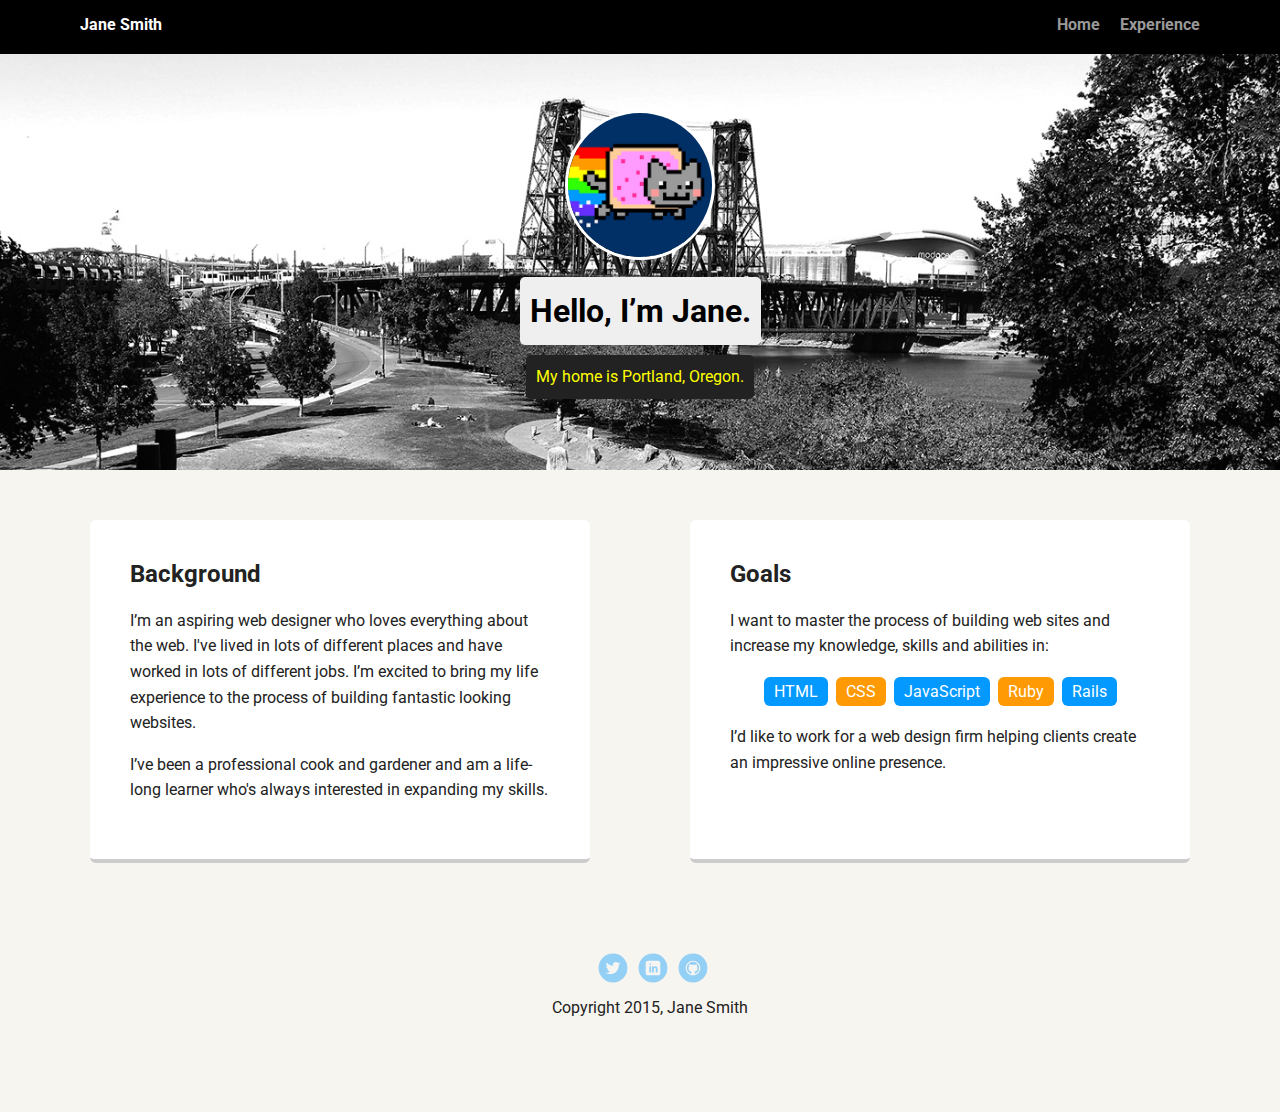
==== index.html @ 6773b650 "Added project starter files" ====
<!doctype html>
<html lang="en">
<head>
  <meta charset="utf-8">
  <title>Jane Smith's Profile</title>
  <meta name="viewport" content="width=device-width, initial-scale=1.0">
  <link rel="stylesheet" href="styles.css">
  <link href="https://fonts.googleapis.com/css?family=Muli%7CRoboto:400,300,500,700,900" rel="stylesheet"></head>
  <body>

    <div class="main-nav">
        <ul class="nav">
          <li class="name">Jane Smith</li>
          <li><a href="#">Home</a></li>
          <li><a href="#">Experience</a></li>
        </ul>
    </div>

    <header>
      <img src="images/me.png" alt="Drawing of Jane Smith" class="profile-image">
      <h1 class="tag name">Hello, I’m Jane.</h1>
      <p class="tag location">My home is Portland, Oregon.</p>
    </header>

    <main class="flex">
      <div class="card">
        <h2>Background</h2>
        <p>I’m an aspiring web designer who loves everything about the web. I've lived in lots of different places and have worked in lots of different jobs. I’m excited to bring my life experience to the process of building fantastic looking websites.</p>
        <p>I’ve been a professional cook and gardener and am a life-long learner who's always interested in expanding my skills.</p>
      </div> 

      <div class="card">
        <h2>Goals</h2>
        <p>I want to master the process of building web sites and increase my knowledge, skills and abilities in:</p>
        <ul class="skills">
          <li>HTML</li>
          <li>CSS</li>
          <li>JavaScript</li>
          <li>Ruby</li>
          <li>Rails</li>
        </ul>
        <p>I’d like to work for a web design firm helping clients create an impressive online presence.</p>
      </div> 

    </main>
    <footer>
      <ul>
        <li><a href="#" class="social twitter">Twitter</a></li>
        <li><a href="#" class="social linkedin">LinkedIn</a></li>
        <li><a href="#" class="social github">Github</a></li>
      </ul>
      <p class="copyright">Copyright 2015, Jane Smith</p>
    </footer>
  </body>
  </html>
---- styles.css ----
/* Global Layout Set-up */
* { 
  box-sizing: border-box;
}
  
body {
  margin: 0;
  padding: 0;
  text-align: center;
  font-family: 'Roboto', sans-serif;
  color: #222;
  background: #f7f5f0;
}
/* Link Styles */

a {
  text-decoration: none;
  color: #999;
}
a:hover {
  color: #6633ff;
}

/* Section Styles */

.main-nav {
  width: 100%;
  background: black;
  min-height: 30px;
  padding: 10px;
  position: fixed;
  text-align: center;
}
.nav {
  display: flex;
  justify-content: space-around;
  font-weight: 700;
  list-style-type: none;
  margin: 0 auto;
  padding: 0;
}

.nav .name {
    display: block;
    margin-right: auto;
    color: white;
}
.nav li {
  padding: 5px 10px 10px 10px;
}
.nav a {
  transition: all .5s;
}
.nav a:hover {
  color: white
}

header {
  text-align: center;
  background: url('images/portland.jpg') no-repeat top center ;
  background-size: cover;
  overflow: hidden;
  padding-top: 60px;
}
header {
  line-height: 1.5;
}
header .profile-image {
  margin-top: 50px;
  width: 150px;
  height: 150px;
  border-radius: 50%;
  border: 3px solid white;
  transition: all .5s;
}
header .profile-image:hover {
  transform: scale(1.2) rotate(5deg);
}
.tag {
  background-color: #efefef;
  color: black;
  padding: 10px;
  border-radius: 5px;
  display: table;
  margin: 10px auto;
} 
.location {
  background-color: #222;
  color: yellow;
}
.card {
  margin: 30px;
  padding: 20px 40px 40px;
  max-width: 500px;
  text-align: left;
  background: #fff;
  border-bottom: 4px solid #ccc;
  border-radius: 6px;
  transition: all .5s;
}
.card:hover {
  border-color: #ff99ff;
}

ul.skills {
  padding: 0;
  text-align: center;
}

.skills li {
  border-radius: 6px;
  display: inline-block;
  background: #ff9904;
  color: white;
  padding: 5px 10px;
  margin: 2px;
}

.skills li:nth-child(odd) {
  background: #0399ff;
}

footer {
  width: 100%;
  min-height: 30px;
  padding: 20px 0 40px 20px;
}

footer .copyright {
  top: -8px;
  font-size: .75em;
}

footer ul {
  list-style-type: none;
  margin: 0;
  padding: 0;
}

footer ul li {
  display: inline-block;
}

a.social {
  display: inline-block;
  text-indent: -9999px;
  margin-left: 5px;
  width: 30px;
  height: 30px;
  background-size: 30px 30px;
  opacity: .4;
  transition: all .5s;
}
a.twitter {
  background-image: url(images/twitter.svg);
}
a.linkedin {
  background-image: url(images/linkedin.svg);
}
a.github {
  background-image: url(images/github.svg);
}
a.social:hover {
  opacity: 1;
}
.clearfix {
  clear: both;
}

/* Styles for larger screens */
@media screen and (min-width: 720px) {
  
  .flex {
      display: -ms-flexbox;      /* TWEENER - IE 10 */
      display: flex; 
      max-width: 1200px;
      -ms-flex-pack: distribute;
      justify-content: space-around;
      margin: 0 auto;
  }

  header {
    min-height: 470px;
  }

  .nav {
    max-width: 1200px;
    padding: 0 30px;
  }


  main {
    padding-top: 20px;
  }

  main p {
    line-height: 1.6em;
  }

  footer {
    font-size: 1.3em;
    max-width: 1200px;
    margin: 40px auto;
  }

}
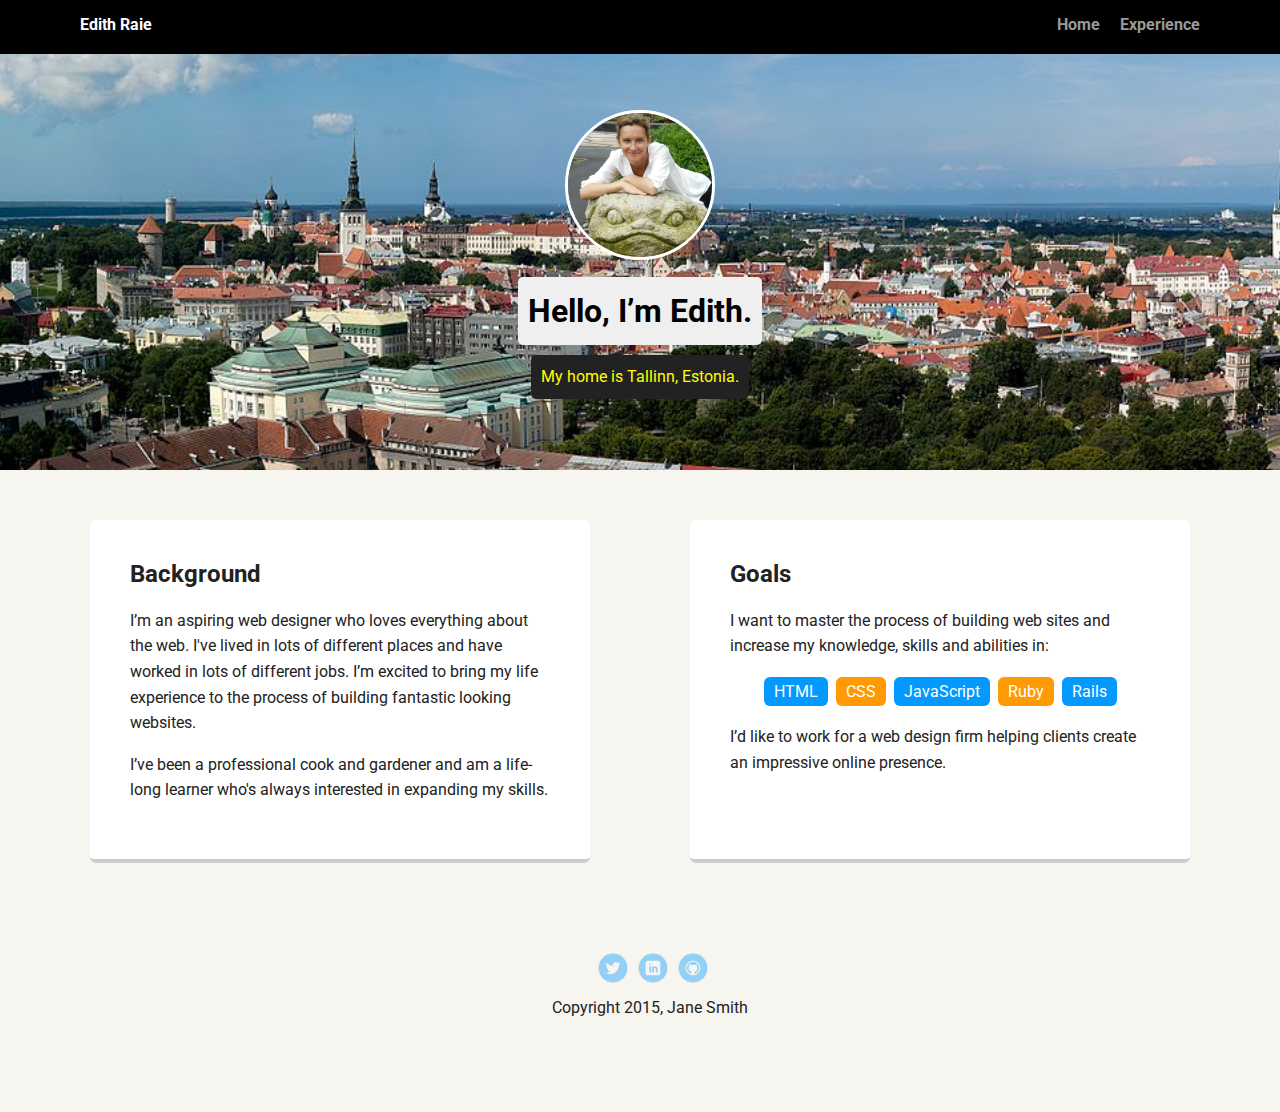
==== commit 16ff87a2: "Updated names and pictures" ====
--- a/index.html
+++ b/index.html
@@ -2,7 +2,7 @@
 <html lang="en">
 <head>
   <meta charset="utf-8">
-  <title>Jane Smith's Profile</title>
+  <title>Edith Raie's Profile</title>
   <meta name="viewport" content="width=device-width, initial-scale=1.0">
   <link rel="stylesheet" href="styles.css">
   <link href="https://fonts.googleapis.com/css?family=Muli%7CRoboto:400,300,500,700,900" rel="stylesheet"></head>
@@ -10,16 +10,16 @@
 
     <div class="main-nav">
         <ul class="nav">
-          <li class="name">Jane Smith</li>
+          <li class="name">Edith Raie</li>
           <li><a href="#">Home</a></li>
           <li><a href="#">Experience</a></li>
         </ul>
     </div>
 
     <header>
-      <img src="images/me.png" alt="Drawing of Jane Smith" class="profile-image">
-      <h1 class="tag name">Hello, I’m Jane.</h1>
-      <p class="tag location">My home is Portland, Oregon.</p>
+      <img src="images/me2.jpeg" alt="Drawing of Edith Raie" class="profile-image">
+      <h1 class="tag name">Hello, I’m Edith.</h1>
+      <p class="tag location">My home is Tallinn, Estonia.</p>
     </header>
 
     <main class="flex">
@@ -27,7 +27,7 @@
         <h2>Background</h2>
         <p>I’m an aspiring web designer who loves everything about the web. I've lived in lots of different places and have worked in lots of different jobs. I’m excited to bring my life experience to the process of building fantastic looking websites.</p>
         <p>I’ve been a professional cook and gardener and am a life-long learner who's always interested in expanding my skills.</p>
-      </div> 
+      </div>
 
       <div class="card">
         <h2>Goals</h2>
@@ -40,7 +40,7 @@
           <li>Rails</li>
         </ul>
         <p>I’d like to work for a web design firm helping clients create an impressive online presence.</p>
-      </div> 
+      </div>
 
     </main>
     <footer>
--- a/styles.css
+++ b/styles.css
@@ -1,8 +1,8 @@
 /* Global Layout Set-up */
-* { 
+* {
   box-sizing: border-box;
 }
-  
+
 body {
   margin: 0;
   padding: 0;
@@ -57,7 +57,7 @@
 
 header {
   text-align: center;
-  background: url('images/portland.jpg') no-repeat top center ;
+  background: url('images/tallinn2.jpg') no-repeat top center ;
   background-size: cover;
   overflow: hidden;
   padding-top: 60px;
@@ -83,7 +83,7 @@
   border-radius: 5px;
   display: table;
   margin: 10px auto;
-} 
+}
 .location {
   background-color: #222;
   color: yellow;
@@ -169,10 +169,10 @@
 
 /* Styles for larger screens */
 @media screen and (min-width: 720px) {
-  
+
   .flex {
       display: -ms-flexbox;      /* TWEENER - IE 10 */
-      display: flex; 
+      display: flex;
       max-width: 1200px;
       -ms-flex-pack: distribute;
       justify-content: space-around;
@@ -204,4 +204,3 @@
   }
 
 }
-
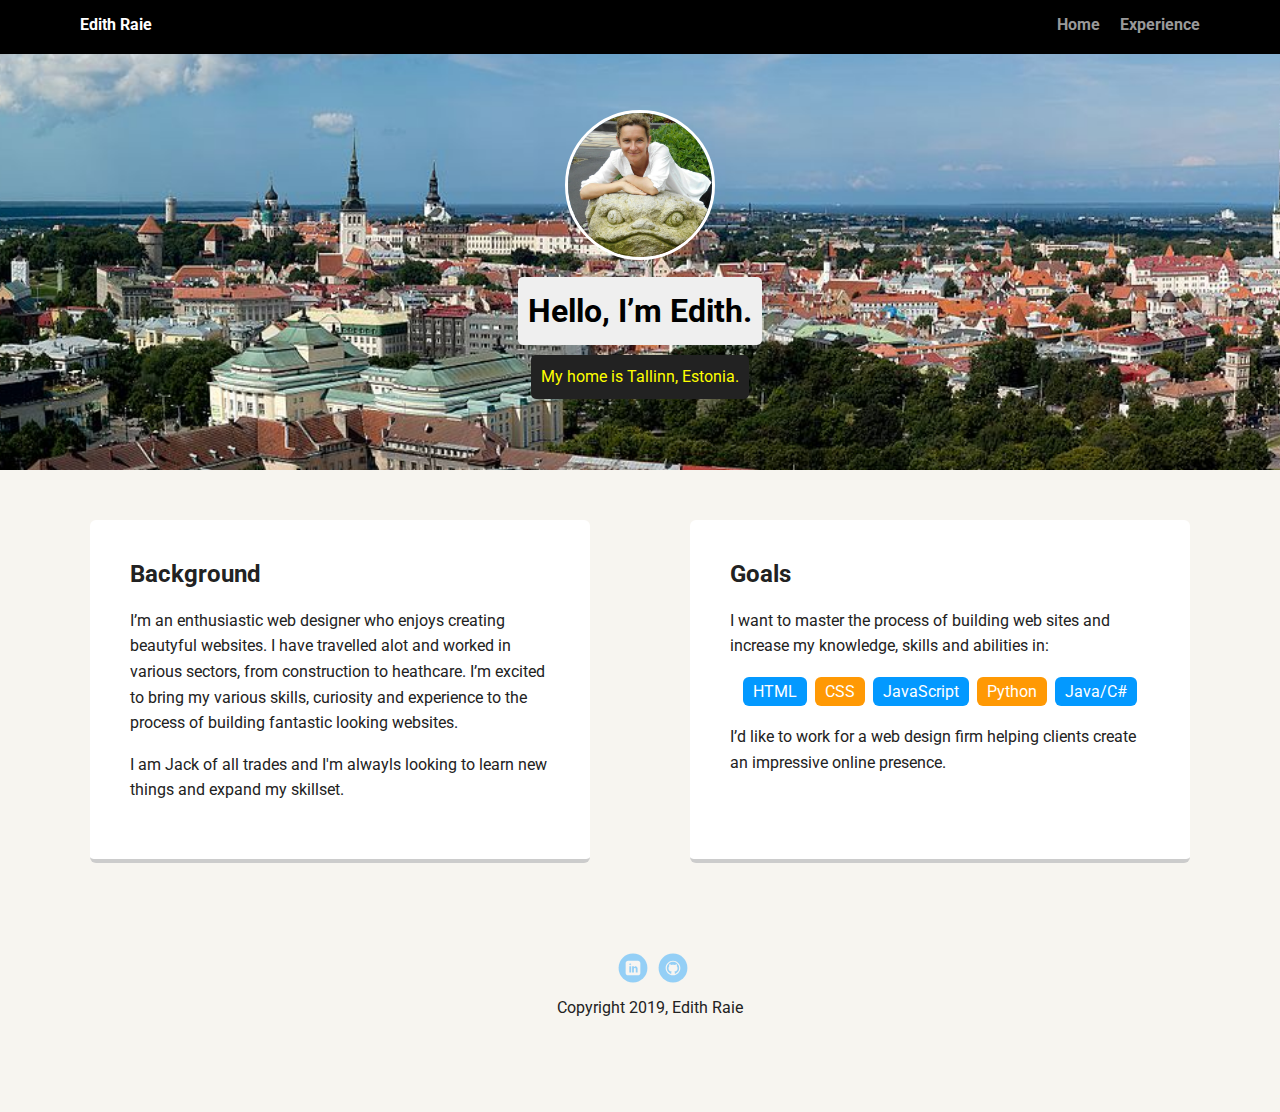
==== commit 9ac7db0a: "Updated index page" ====
--- a/index.html
+++ b/index.html
@@ -25,8 +25,8 @@
     <main class="flex">
       <div class="card">
         <h2>Background</h2>
-        <p>I’m an aspiring web designer who loves everything about the web. I've lived in lots of different places and have worked in lots of different jobs. I’m excited to bring my life experience to the process of building fantastic looking websites.</p>
-        <p>I’ve been a professional cook and gardener and am a life-long learner who's always interested in expanding my skills.</p>
+        <p>I’m an enthusiastic web designer who enjoys creating beautyful websites. I have travelled alot and worked in various sectors, from construction to heathcare. I’m excited to bring my various skills, curiosity and experience to the process of building fantastic looking websites.</p>
+        <p>I am Jack of all trades and I'm alwayls looking to learn new things and expand my skillset.</p>
       </div>
 
       <div class="card">
@@ -36,8 +36,8 @@
           <li>HTML</li>
           <li>CSS</li>
           <li>JavaScript</li>
-          <li>Ruby</li>
-          <li>Rails</li>
+          <li>Python</li>
+          <li>Java/C#</li>
         </ul>
         <p>I’d like to work for a web design firm helping clients create an impressive online presence.</p>
       </div>
@@ -45,11 +45,10 @@
     </main>
     <footer>
       <ul>
-        <li><a href="#" class="social twitter">Twitter</a></li>
-        <li><a href="#" class="social linkedin">LinkedIn</a></li>
-        <li><a href="#" class="social github">Github</a></li>
+        <li><a href="https://www.linkedin.com/in/edith-raie-248728b2/" class="social linkedin">LinkedIn</a></li>
+        <li><a href="https://github.com/Imothel" class="social github">Github</a></li>
       </ul>
-      <p class="copyright">Copyright 2015, Jane Smith</p>
+      <p class="copyright">Copyright 2019, Edith Raie</p>
     </footer>
   </body>
   </html>
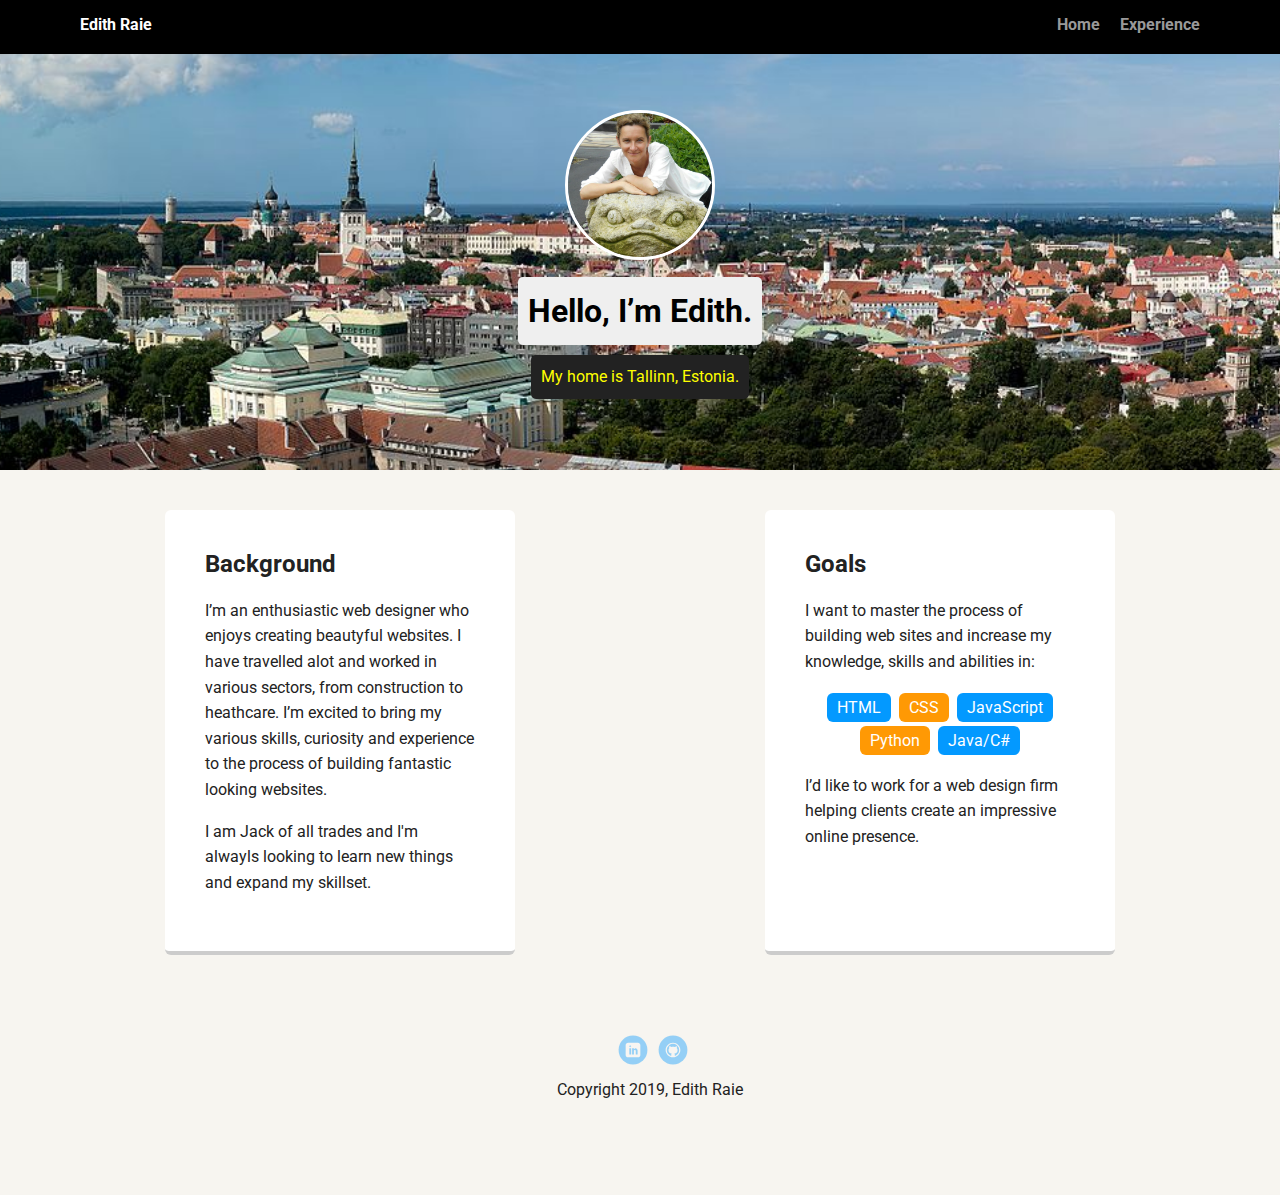
==== commit 061cc843: "Changed margins on Experience page" ====
--- a/index.html
+++ b/index.html
@@ -11,8 +11,8 @@
     <div class="main-nav">
         <ul class="nav">
           <li class="name">Edith Raie</li>
-          <li><a href="#">Home</a></li>
-          <li><a href="#">Experience</a></li>
+          <li><a href="index.html">Home</a></li>
+          <li><a href="experience.html">Experience</a></li>
         </ul>
     </div>
 
@@ -45,8 +45,8 @@
     </main>
     <footer>
       <ul>
-        <li><a href="https://www.linkedin.com/in/edith-raie-248728b2/" class="social linkedin">LinkedIn</a></li>
-        <li><a href="https://github.com/Imothel" class="social github">Github</a></li>
+        <li><a href="https://www.linkedin.com/in/edith-raie-248728b2/" target="_blank" class="social linkedin">LinkedIn</a></li>
+        <li><a href="https://github.com/Imothel" target="_blank" class="social github">Github</a></li>
       </ul>
       <p class="copyright">Copyright 2019, Edith Raie</p>
     </footer>
--- a/styles.css
+++ b/styles.css
@@ -89,9 +89,9 @@
   color: yellow;
 }
 .card {
-  margin: 30px;
+  margin: 20px;
   padding: 20px 40px 40px;
-  max-width: 500px;
+  max-width: 350px;
   text-align: left;
   background: #fff;
   border-bottom: 4px solid #ccc;
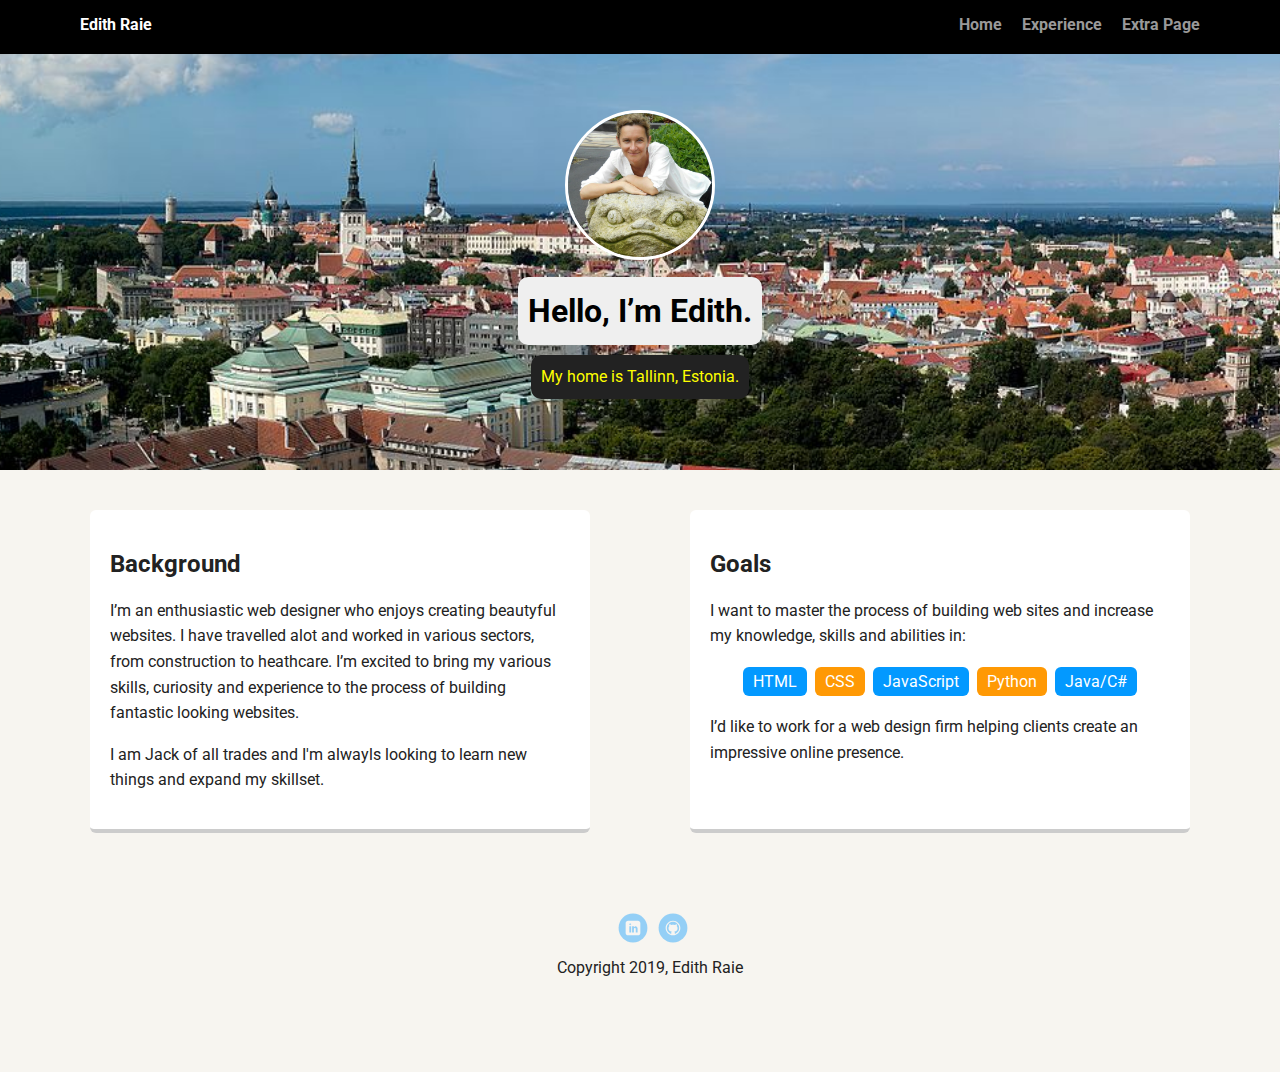
==== commit 096699ec: "extra page updates" ====
--- a/index.html
+++ b/index.html
@@ -13,6 +13,7 @@
           <li class="name">Edith Raie</li>
           <li><a href="index.html">Home</a></li>
           <li><a href="experience.html">Experience</a></li>
+          <li><a href="extra-page.html">Extra Page</a></li>
         </ul>
     </div>
 
--- a/styles.css
+++ b/styles.css
@@ -74,13 +74,13 @@
   transition: all .5s;
 }
 header .profile-image:hover {
-  transform: scale(1.2) rotate(5deg);
+  transform: scale(1.5) rotate(-25deg);
 }
 .tag {
   background-color: #efefef;
   color: black;
   padding: 10px;
-  border-radius: 5px;
+  border-radius: 10px;
   display: table;
   margin: 10px auto;
 }
@@ -90,13 +90,13 @@
 }
 .card {
   margin: 20px;
-  padding: 20px 40px 40px;
-  max-width: 350px;
+  padding: 20px 20px 20px;
+  max-width: 500px;
   text-align: left;
   background: #fff;
   border-bottom: 4px solid #ccc;
   border-radius: 6px;
-  transition: all .5s;
+  transition: all .10s;
 }
 .card:hover {
   border-color: #ff99ff;
@@ -118,6 +118,27 @@
 
 .skills li:nth-child(odd) {
   background: #0399ff;
+}
+
+div.gallery {
+  margin: 5px;
+  border: 1px solid #ccc;
+  float: center;
+  width: 180px;
+}
+
+div.gallery:hover {
+  border: 1px solid #777;
+}
+
+div.gallery img {
+  width: 100%;
+  height: auto;
+}
+
+div.desc {
+  padding: 15px;
+  text-align: center;
 }
 
 footer {
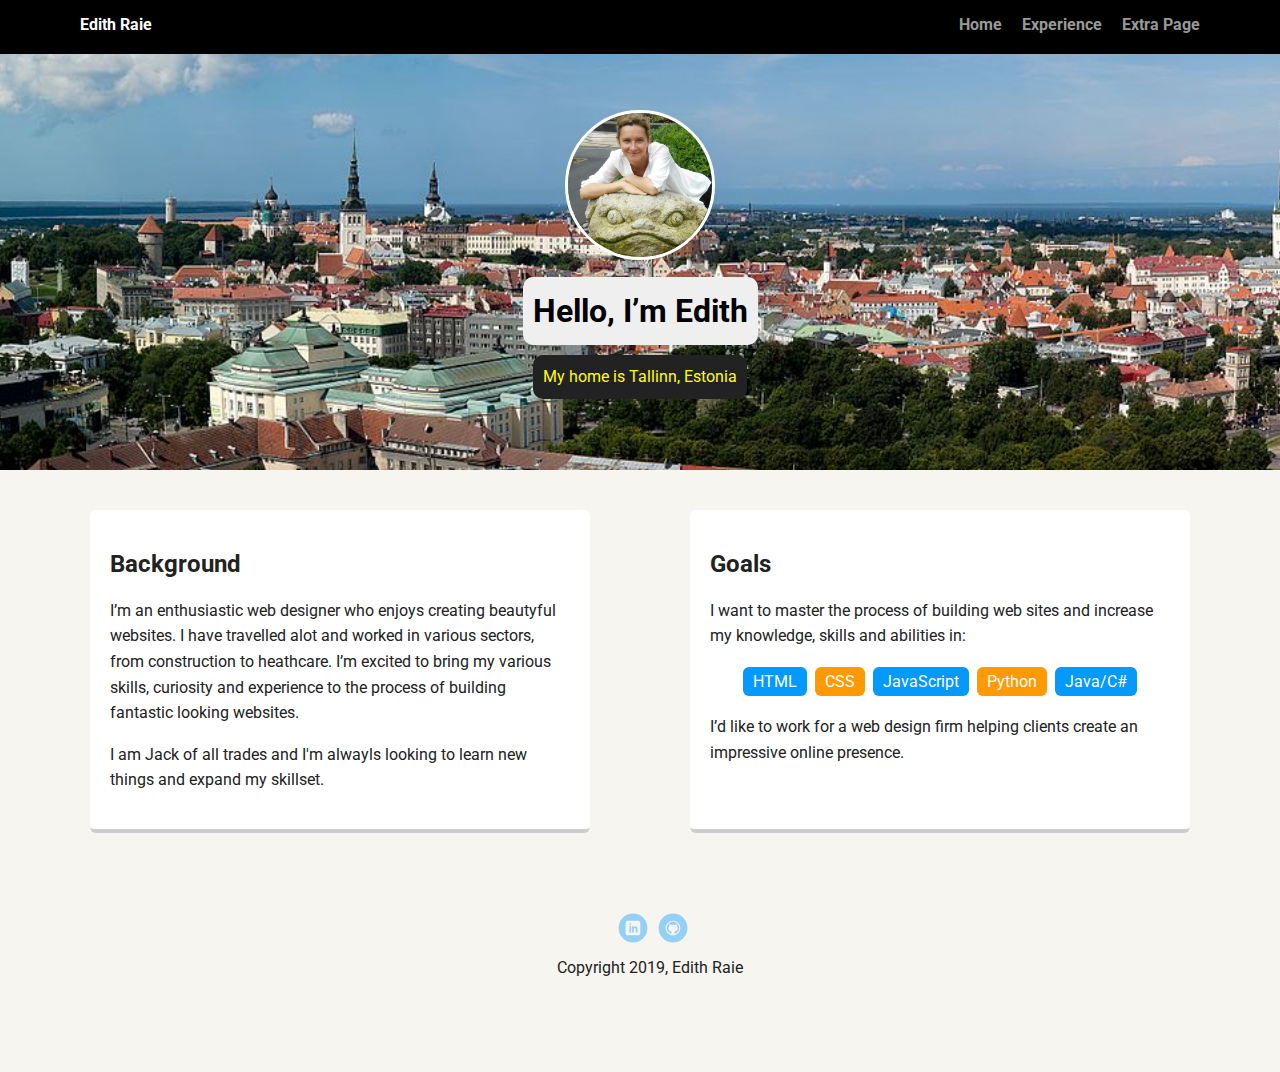
==== commit 38c325d5: "Fixes after validation" ====
--- a/index.html
+++ b/index.html
@@ -19,8 +19,8 @@
 
     <header>
       <img src="images/me2.jpeg" alt="Drawing of Edith Raie" class="profile-image">
-      <h1 class="tag name">Hello, I’m Edith.</h1>
-      <p class="tag location">My home is Tallinn, Estonia.</p>
+      <h1 class="tag name">Hello, I’m Edith</h1>
+      <p class="tag location">My home is Tallinn, Estonia</p>
     </header>
 
     <main class="flex">
--- a/styles.css
+++ b/styles.css
@@ -123,7 +123,6 @@
 div.gallery {
   margin: 5px;
   border: 1px solid #ccc;
-  float: center;
   width: 180px;
 }
 
@@ -134,6 +133,11 @@
 div.gallery img {
   width: 100%;
   height: auto;
+}
+
+.flex-container{
+  display: flex;
+  flex-wrap: wrap;
 }
 
 div.desc {
